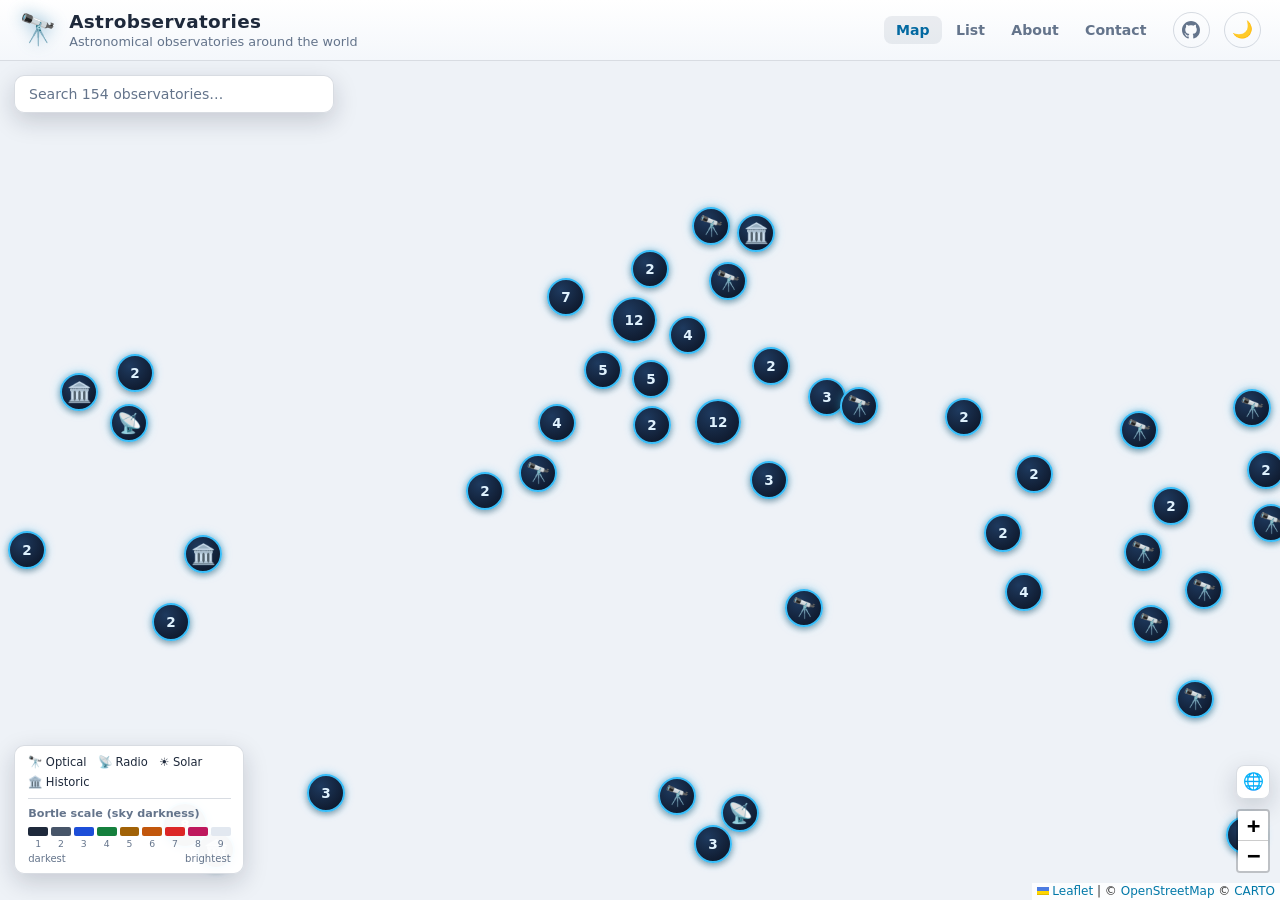
==== index.html @ ae2529c8 "Astrobservatories: interactive map of the world's observatories Static site (no build step, no frame" ====
<!DOCTYPE html>
<html lang="en">
<head>
  <meta charset="UTF-8">
  <meta name="viewport" content="width=device-width, initial-scale=1.0">
  <title>Astrobservatories · Observatories of the World</title>
  <meta name="description" content="Interactive map of astronomical observatories around the world — history, telescopes and Bortle sky darkness for each site">
  <link rel="icon" href="data:image/svg+xml,<svg xmlns=%22http://www.w3.org/2000/svg%22 viewBox=%220 0 100 100%22><text y=%22.9em%22 font-size=%2290%22>🔭</text></svg>">
  <link rel="stylesheet" href="vendor/leaflet/leaflet.css">
  <link rel="stylesheet" href="vendor/markercluster/MarkerCluster.css">
  <link rel="stylesheet" href="css/style.css">
</head>
<body>
  <header class="topbar">
    <div class="brand">
      <span class="brand-icon" aria-hidden="true">🔭</span>
      <div class="brand-text">
        <h1>Astrobservatories</h1>
        <p class="subtitle">Astronomical observatories around the world</p>
      </div>
    </div>
    <div class="controls">
      <nav class="nav">
        <a href="index.html" class="active">Map</a>
        <a href="list.html">List</a>
        <a href="about.html">About</a>
        <a href="contact.html">Contact</a>
      </nav>
      <a class="gh-link" href="https://github.com/evangelosmeklis/astrobservatories" target="_blank" rel="noopener" aria-label="View source on GitHub" title="View source on GitHub">
        <svg viewBox="0 0 16 16" width="18" height="18" fill="currentColor" aria-hidden="true"><path d="M8 0C3.58 0 0 3.58 0 8c0 3.54 2.29 6.53 5.47 7.59.4.07.55-.17.55-.38 0-.19-.01-.82-.01-1.49-2.01.37-2.53-.49-2.69-.94-.09-.23-.48-.94-.82-1.13-.28-.15-.68-.52-.01-.53.63-.01 1.08.58 1.23.82.72 1.21 1.87.87 2.33.66.07-.52.28-.87.51-1.07-1.78-.2-3.64-.89-3.64-3.95 0-.87.31-1.59.82-2.15-.08-.2-.36-1.02.08-2.12 0 0 .67-.21 2.2.82.64-.18 1.32-.27 2-.27s1.36.09 2 .27c1.53-1.04 2.2-.82 2.2-.82.44 1.1.16 1.92.08 2.12.51.56.82 1.27.82 2.15 0 3.07-1.87 3.75-3.65 3.95.29.25.54.73.54 1.48 0 1.07-.01 1.93-.01 2.2 0 .21.15.46.55.38A8.01 8.01 0 0 0 16 8c0-4.42-3.58-8-8-8z"/></svg>
      </a>
      <button type="button" id="theme-btn" class="theme-btn" aria-label="Toggle dark mode">🌙</button>
    </div>
  </header>

  <main>
    <div id="map" aria-label="Map of astronomical observatories"></div>

    <div class="map-search">
      <input id="map-search-input" type="search" placeholder="Search observatories…" autocomplete="off" aria-label="Search observatories">
      <div id="map-search-results" class="search-results" hidden></div>
    </div>

    <aside id="panel" class="panel" hidden aria-live="polite">
      <button type="button" id="panel-close" class="panel-close" aria-label="Close">×</button>
      <div id="panel-content"></div>
    </aside>

    <div class="legend">
      <div class="legend-icons">
        <span>🔭 Optical</span>
        <span>📡 Radio</span>
        <span>☀️ Solar</span>
        <span>🏛️ Historic</span>
      </div>
      <span class="legend-title">Bortle scale (sky darkness)</span>
      <div class="legend-scale" id="legend-scale"></div>
      <div class="legend-ends">
        <span>darkest</span>
        <span>brightest</span>
      </div>
    </div>
  </main>

  <noscript>
    <p class="noscript">This page requires JavaScript.</p>
  </noscript>

  <script src="js/theme.js"></script>
  <script src="vendor/leaflet/leaflet.js"></script>
  <script src="vendor/markercluster/leaflet.markercluster.js"></script>
  <script src="js/app.js"></script>
</body>
</html>
---- vendor/leaflet/leaflet.css ----
/* required styles */

.leaflet-pane,
.leaflet-tile,
.leaflet-marker-icon,
.leaflet-marker-shadow,
.leaflet-tile-container,
.leaflet-pane > svg,
.leaflet-pane > canvas,
.leaflet-zoom-box,
.leaflet-image-layer,
.leaflet-layer {
	position: absolute;
	left: 0;
	top: 0;
	}
.leaflet-container {
	overflow: hidden;
	}
.leaflet-tile,
.leaflet-marker-icon,
.leaflet-marker-shadow {
	-webkit-user-select: none;
	   -moz-user-select: none;
	        user-select: none;
	  -webkit-user-drag: none;
	}
/* Prevents IE11 from highlighting tiles in blue */
.leaflet-tile::selection {
	background: transparent;
}
/* Safari renders non-retina tile on retina better with this, but Chrome is worse */
.leaflet-safari .leaflet-tile {
	image-rendering: -webkit-optimize-contrast;
	}
/* hack that prevents hw layers "stretching" when loading new tiles */
.leaflet-safari .leaflet-tile-container {
	width: 1600px;
	height: 1600px;
	-webkit-transform-origin: 0 0;
	}
.leaflet-marker-icon,
.leaflet-marker-shadow {
	display: block;
	}
/* .leaflet-container svg: reset svg max-width decleration shipped in Joomla! (joomla.org) 3.x */
/* .leaflet-container img: map is broken in FF if you have max-width: 100% on tiles */
.leaflet-container .leaflet-overlay-pane svg {
	max-width: none !important;
	max-height: none !important;
	}
.leaflet-container .leaflet-marker-pane img,
.leaflet-container .leaflet-shadow-pane img,
.leaflet-container .leaflet-tile-pane img,
.leaflet-container img.leaflet-image-layer,
.leaflet-container .leaflet-tile {
	max-width: none !important;
	max-height: none !important;
	width: auto;
	padding: 0;
	}

.leaflet-container img.leaflet-tile {
	/* See: https://bugs.chromium.org/p/chromium/issues/detail?id=600120 */
	mix-blend-mode: plus-lighter;
}

.leaflet-container.leaflet-touch-zoom {
	-ms-touch-action: pan-x pan-y;
	touch-action: pan-x pan-y;
	}
.leaflet-container.leaflet-touch-drag {
	-ms-touch-action: pinch-zoom;
	/* Fallback for FF which doesn't support pinch-zoom */
	touch-action: none;
	touch-action: pinch-zoom;
}
.leaflet-container.leaflet-touch-drag.leaflet-touch-zoom {
	-ms-touch-action: none;
	touch-action: none;
}
.leaflet-container {
	-webkit-tap-highlight-color: transparent;
}
.leaflet-container a {
	-webkit-tap-highlight-color: rgba(51, 181, 229, 0.4);
}
.leaflet-tile {
	filter: inherit;
	visibility: hidden;
	}
.leaflet-tile-loaded {
	visibility: inherit;
	}
.leaflet-zoom-box {
	width: 0;
	height: 0;
	-moz-box-sizing: border-box;
	     box-sizing: border-box;
	z-index: 800;
	}
/* workaround for https://bugzilla.mozilla.org/show_bug.cgi?id=888319 */
.leaflet-overlay-pane svg {
	-moz-user-select: none;
	}

.leaflet-pane         { z-index: 400; }

.leaflet-tile-pane    { z-index: 200; }
.leaflet-overlay-pane { z-index: 400; }
.leaflet-shadow-pane  { z-index: 500; }
.leaflet-marker-pane  { z-index: 600; }
.leaflet-tooltip-pane   { z-index: 650; }
.leaflet-popup-pane   { z-index: 700; }

.leaflet-map-pane canvas { z-index: 100; }
.leaflet-map-pane svg    { z-index: 200; }

.leaflet-vml-shape {
	width: 1px;
	height: 1px;
	}
.lvml {
	behavior: url(#default#VML);
	display: inline-block;
	position: absolute;
	}


/* control positioning */

.leaflet-control {
	position: relative;
	z-index: 800;
	pointer-events: visiblePainted; /* IE 9-10 doesn't have auto */
	pointer-events: auto;
	}
.leaflet-top,
.leaflet-bottom {
	position: absolute;
	z-index: 1000;
	pointer-events: none;
	}
.leaflet-top {
	top: 0;
	}
.leaflet-right {
	right: 0;
	}
.leaflet-bottom {
	bottom: 0;
	}
.leaflet-left {
	left: 0;
	}
.leaflet-control {
	float: left;
	clear: both;
	}
.leaflet-right .leaflet-control {
	float: right;
	}
.leaflet-top .leaflet-control {
	margin-top: 10px;
	}
.leaflet-bottom .leaflet-control {
	margin-bottom: 10px;
	}
.leaflet-left .leaflet-control {
	margin-left: 10px;
	}
.leaflet-right .leaflet-control {
	margin-right: 10px;
	}


/* zoom and fade animations */

.leaflet-fade-anim .leaflet-popup {
	opacity: 0;
	-webkit-transition: opacity 0.2s linear;
	   -moz-transition: opacity 0.2s linear;
	        transition: opacity 0.2s linear;
	}
.leaflet-fade-anim .leaflet-map-pane .leaflet-popup {
	opacity: 1;
	}
.leaflet-zoom-animated {
	-webkit-transform-origin: 0 0;
	    -ms-transform-origin: 0 0;
	        transform-origin: 0 0;
	}
svg.leaflet-zoom-animated {
	will-change: transform;
}

.leaflet-zoom-anim .leaflet-zoom-animated {
	-webkit-transition: -webkit-transform 0.25s cubic-bezier(0,0,0.25,1);
	   -moz-transition:    -moz-transform 0.25s cubic-bezier(0,0,0.25,1);
	        transition:         transform 0.25s cubic-bezier(0,0,0.25,1);
	}
.leaflet-zoom-anim .leaflet-tile,
.leaflet-pan-anim .leaflet-tile {
	-webkit-transition: none;
	   -moz-transition: none;
	        transition: none;
	}

.leaflet-zoom-anim .leaflet-zoom-hide {
	visibility: hidden;
	}


/* cursors */

.leaflet-interactive {
	cursor: pointer;
	}
.leaflet-grab {
	cursor: -webkit-grab;
	cursor:    -moz-grab;
	cursor:         grab;
	}
.leaflet-crosshair,
.leaflet-crosshair .leaflet-interactive {
	cursor: crosshair;
	}
.leaflet-popup-pane,
.leaflet-control {
	cursor: auto;
	}
.leaflet-dragging .leaflet-grab,
.leaflet-dragging .leaflet-grab .leaflet-interactive,
.leaflet-dragging .leaflet-marker-draggable {
	cursor: move;
	cursor: -webkit-grabbing;
	cursor:    -moz-grabbing;
	cursor:         grabbing;
	}

/* marker & overlays interactivity */
.leaflet-marker-icon,
.leaflet-marker-shadow,
.leaflet-image-layer,
.leaflet-pane > svg path,
.leaflet-tile-container {
	pointer-events: none;
	}

.leaflet-marker-icon.leaflet-interactive,
.leaflet-image-layer.leaflet-interactive,
.leaflet-pane > svg path.leaflet-interactive,
svg.leaflet-image-layer.leaflet-interactive path {
	pointer-events: visiblePainted; /* IE 9-10 doesn't have auto */
	pointer-events: auto;
	}

/* visual tweaks */

.leaflet-container {
	background: #ddd;
	outline-offset: 1px;
	}
.leaflet-container a {
	color: #0078A8;
	}
.leaflet-zoom-box {
	border: 2px dotted #38f;
	background: rgba(255,255,255,0.5);
	}


/* general typography */
.leaflet-container {
	font-family: "Helvetica Neue", Arial, Helvetica, sans-serif;
	font-size: 12px;
	font-size: 0.75rem;
	line-height: 1.5;
	}


/* general toolbar styles */

.leaflet-bar {
	box-shadow: 0 1px 5px rgba(0,0,0,0.65);
	border-radius: 4px;
	}
.leaflet-bar a {
	background-color: #fff;
	border-bottom: 1px solid #ccc;
	width: 26px;
	height: 26px;
	line-height: 26px;
	display: block;
	text-align: center;
	text-decoration: none;
	color: black;
	}
.leaflet-bar a,
.leaflet-control-layers-toggle {
	background-position: 50% 50%;
	background-repeat: no-repeat;
	display: block;
	}
.leaflet-bar a:hover,
.leaflet-bar a:focus {
	background-color: #f4f4f4;
	}
.leaflet-bar a:first-child {
	border-top-left-radius: 4px;
	border-top-right-radius: 4px;
	}
.leaflet-bar a:last-child {
	border-bottom-left-radius: 4px;
	border-bottom-right-radius: 4px;
	border-bottom: none;
	}
.leaflet-bar a.leaflet-disabled {
	cursor: default;
	background-color: #f4f4f4;
	color: #bbb;
	}

.leaflet-touch .leaflet-bar a {
	width: 30px;
	height: 30px;
	line-height: 30px;
	}
.leaflet-touch .leaflet-bar a:first-child {
	border-top-left-radius: 2px;
	border-top-right-radius: 2px;
	}
.leaflet-touch .leaflet-bar a:last-child {
	border-bottom-left-radius: 2px;
	border-bottom-right-radius: 2px;
	}

/* zoom control */

.leaflet-control-zoom-in,
.leaflet-control-zoom-out {
	font: bold 18px 'Lucida Console', Monaco, monospace;
	text-indent: 1px;
	}

.leaflet-touch .leaflet-control-zoom-in, .leaflet-touch .leaflet-control-zoom-out  {
	font-size: 22px;
	}


/* layers control */

.leaflet-control-layers {
	box-shadow: 0 1px 5px rgba(0,0,0,0.4);
	background: #fff;
	border-radius: 5px;
	}
.leaflet-control-layers-toggle {
	background-image: url(images/layers.png);
	width: 36px;
	height: 36px;
	}
.leaflet-retina .leaflet-control-layers-toggle {
	background-image: url(images/layers-2x.png);
	background-size: 26px 26px;
	}
.leaflet-touch .leaflet-control-layers-toggle {
	width: 44px;
	height: 44px;
	}
.leaflet-control-layers .leaflet-control-layers-list,
.leaflet-control-layers-expanded .leaflet-control-layers-toggle {
	display: none;
	}
.leaflet-control-layers-expanded .leaflet-control-layers-list {
	display: block;
	position: relative;
	}
.leaflet-control-layers-expanded {
	padding: 6px 10px 6px 6px;
	color: #333;
	background: #fff;
	}
.leaflet-control-layers-scrollbar {
	overflow-y: scroll;
	overflow-x: hidden;
	padding-right: 5px;
	}
.leaflet-control-layers-selector {
	margin-top: 2px;
	position: relative;
	top: 1px;
	}
.leaflet-control-layers label {
	display: block;
	font-size: 13px;
	font-size: 1.08333em;
	}
.leaflet-control-layers-separator {
	height: 0;
	border-top: 1px solid #ddd;
	margin: 5px -10px 5px -6px;
	}

/* Default icon URLs */
.leaflet-default-icon-path { /* used only in path-guessing heuristic, see L.Icon.Default */
	background-image: url(images/marker-icon.png);
	}


/* attribution and scale controls */

.leaflet-container .leaflet-control-attribution {
	background: #fff;
	background: rgba(255, 255, 255, 0.8);
	margin: 0;
	}
.leaflet-control-attribution,
.leaflet-control-scale-line {
	padding: 0 5px;
	color: #333;
	line-height: 1.4;
	}
.leaflet-control-attribution a {
	text-decoration: none;
	}
.leaflet-control-attribution a:hover,
.leaflet-control-attribution a:focus {
	text-decoration: underline;
	}
.leaflet-attribution-flag {
	display: inline !important;
	vertical-align: baseline !important;
	width: 1em;
	height: 0.6669em;
	}
.leaflet-left .leaflet-control-scale {
	margin-left: 5px;
	}
.leaflet-bottom .leaflet-control-scale {
	margin-bottom: 5px;
	}
.leaflet-control-scale-line {
	border: 2px solid #777;
	border-top: none;
	line-height: 1.1;
	padding: 2px 5px 1px;
	white-space: nowrap;
	-moz-box-sizing: border-box;
	     box-sizing: border-box;
	background: rgba(255, 255, 255, 0.8);
	text-shadow: 1px 1px #fff;
	}
.leaflet-control-scale-line:not(:first-child) {
	border-top: 2px solid #777;
	border-bottom: none;
	margin-top: -2px;
	}
.leaflet-control-scale-line:not(:first-child):not(:last-child) {
	border-bottom: 2px solid #777;
	}

.leaflet-touch .leaflet-control-attribution,
.leaflet-touch .leaflet-control-layers,
.leaflet-touch .leaflet-bar {
	box-shadow: none;
	}
.leaflet-touch .leaflet-control-layers,
.leaflet-touch .leaflet-bar {
	border: 2px solid rgba(0,0,0,0.2);
	background-clip: padding-box;
	}


/* popup */

.leaflet-popup {
	position: absolute;
	text-align: center;
	margin-bottom: 20px;
	}
.leaflet-popup-content-wrapper {
	padding: 1px;
	text-align: left;
	border-radius: 12px;
	}
.leaflet-popup-content {
	margin: 13px 24px 13px 20px;
	line-height: 1.3;
	font-size: 13px;
	font-size: 1.08333em;
	min-height: 1px;
	}
.leaflet-popup-content p {
	margin: 17px 0;
	margin: 1.3em 0;
	}
.leaflet-popup-tip-container {
	width: 40px;
	height: 20px;
	position: absolute;
	left: 50%;
	margin-top: -1px;
	margin-left: -20px;
	overflow: hidden;
	pointer-events: none;
	}
.leaflet-popup-tip {
	width: 17px;
	height: 17px;
	padding: 1px;

	margin: -10px auto 0;
	pointer-events: auto;

	-webkit-transform: rotate(45deg);
	   -moz-transform: rotate(45deg);
	    -ms-transform: rotate(45deg);
	        transform: rotate(45deg);
	}
.leaflet-popup-content-wrapper,
.leaflet-popup-tip {
	background: white;
	color: #333;
	box-shadow: 0 3px 14px rgba(0,0,0,0.4);
	}
.leaflet-container a.leaflet-popup-close-button {
	position: absolute;
	top: 0;
	right: 0;
	border: none;
	text-align: center;
	width: 24px;
	height: 24px;
	font: 16px/24px Tahoma, Verdana, sans-serif;
	color: #757575;
	text-decoration: none;
	background: transparent;
	}
.leaflet-container a.leaflet-popup-close-button:hover,
.leaflet-container a.leaflet-popup-close-button:focus {
	color: #585858;
	}
.leaflet-popup-scrolled {
	overflow: auto;
	}

.leaflet-oldie .leaflet-popup-content-wrapper {
	-ms-zoom: 1;
	}
.leaflet-oldie .leaflet-popup-tip {
	width: 24px;
	margin: 0 auto;

	-ms-filter: "progid:DXImageTransform.Microsoft.Matrix(M11=0.70710678, M12=0.70710678, M21=-0.70710678, M22=0.70710678)";
	filter: progid:DXImageTransform.Microsoft.Matrix(M11=0.70710678, M12=0.70710678, M21=-0.70710678, M22=0.70710678);
	}

.leaflet-oldie .leaflet-control-zoom,
.leaflet-oldie .leaflet-control-layers,
.leaflet-oldie .leaflet-popup-content-wrapper,
.leaflet-oldie .leaflet-popup-tip {
	border: 1px solid #999;
	}


/* div icon */

.leaflet-div-icon {
	background: #fff;
	border: 1px solid #666;
	}


/* Tooltip */
/* Base styles for the element that has a tooltip */
.leaflet-tooltip {
	position: absolute;
	padding: 6px;
	background-color: #fff;
	border: 1px solid #fff;
	border-radius: 3px;
	color: #222;
	white-space: nowrap;
	-webkit-user-select: none;
	-moz-user-select: none;
	-ms-user-select: none;
	user-select: none;
	pointer-events: none;
	box-shadow: 0 1px 3px rgba(0,0,0,0.4);
	}
.leaflet-tooltip.leaflet-interactive {
	cursor: pointer;
	pointer-events: auto;
	}
.leaflet-tooltip-top:before,
.leaflet-tooltip-bottom:before,
.leaflet-tooltip-left:before,
.leaflet-tooltip-right:before {
	position: absolute;
	pointer-events: none;
	border: 6px solid transparent;
	background: transparent;
	content: "";
	}

/* Directions */

.leaflet-tooltip-bottom {
	margin-top: 6px;
}
.leaflet-tooltip-top {
	margin-top: -6px;
}
.leaflet-tooltip-bottom:before,
.leaflet-tooltip-top:before {
	left: 50%;
	margin-left: -6px;
	}
.leaflet-tooltip-top:before {
	bottom: 0;
	margin-bottom: -12px;
	border-top-color: #fff;
	}
.leaflet-tooltip-bottom:before {
	top: 0;
	margin-top: -12px;
	margin-left: -6px;
	border-bottom-color: #fff;
	}
.leaflet-tooltip-left {
	margin-left: -6px;
}
.leaflet-tooltip-right {
	margin-left: 6px;
}
.leaflet-tooltip-left:before,
.leaflet-tooltip-right:before {
	top: 50%;
	margin-top: -6px;
	}
.leaflet-tooltip-left:before {
	right: 0;
	margin-right: -12px;
	border-left-color: #fff;
	}
.leaflet-tooltip-right:before {
	left: 0;
	margin-left: -12px;
	border-right-color: #fff;
	}

/* Printing */

@media print {
	/* Prevent printers from removing background-images of controls. */
	.leaflet-control {
		-webkit-print-color-adjust: exact;
		print-color-adjust: exact;
		}
	}
---- vendor/markercluster/MarkerCluster.css ----
.leaflet-cluster-anim .leaflet-marker-icon, .leaflet-cluster-anim .leaflet-marker-shadow {
	-webkit-transition: -webkit-transform 0.3s ease-out, opacity 0.3s ease-in;
	-moz-transition: -moz-transform 0.3s ease-out, opacity 0.3s ease-in;
	-o-transition: -o-transform 0.3s ease-out, opacity 0.3s ease-in;
	transition: transform 0.3s ease-out, opacity 0.3s ease-in;
}

.leaflet-cluster-spider-leg {
	/* stroke-dashoffset (duration and function) should match with leaflet-marker-icon transform in order to track it exactly */
	-webkit-transition: -webkit-stroke-dashoffset 0.3s ease-out, -webkit-stroke-opacity 0.3s ease-in;
	-moz-transition: -moz-stroke-dashoffset 0.3s ease-out, -moz-stroke-opacity 0.3s ease-in;
	-o-transition: -o-stroke-dashoffset 0.3s ease-out, -o-stroke-opacity 0.3s ease-in;
	transition: stroke-dashoffset 0.3s ease-out, stroke-opacity 0.3s ease-in;
}
---- css/style.css ----
/* Theme variables — light is the default, dark via <html data-theme="dark"> */
:root {
  --bg: #eef2f7;
  --bg-header: linear-gradient(180deg, #ffffff 0%, #f4f7fb 100%);
  --bg-panel: rgba(255, 255, 255, 0.97);
  --bg-inset: rgba(241, 245, 249, 0.9);
  --bg-hover: rgba(100, 116, 139, 0.12);
  --border: rgba(100, 116, 139, 0.25);
  --text: #1e293b;
  --text-dim: #64748b;
  --accent: #0369a1;
  --accent-soft: rgba(3, 105, 161, 0.45);
  --on-accent: #ffffff;
  --shadow: 0 8px 24px rgba(15, 23, 42, 0.18);
  --shadow-big: 0 16px 48px rgba(15, 23, 42, 0.22);
  --radius: 14px;
  --font: "Inter", "Segoe UI", system-ui, -apple-system, sans-serif;
}

html[data-theme="dark"] {
  --bg: #0b1120;
  --bg-header: linear-gradient(180deg, #0d1526 0%, #0b1120 100%);
  --bg-panel: rgba(13, 20, 38, 0.96);
  --bg-inset: rgba(30, 41, 59, 0.5);
  --bg-hover: rgba(148, 163, 184, 0.18);
  --border: rgba(148, 163, 184, 0.18);
  --text: #e2e8f0;
  --text-dim: #94a3b8;
  --accent: #7dd3fc;
  --accent-soft: rgba(125, 211, 252, 0.5);
  --on-accent: #082f49;
  --shadow: 0 8px 24px rgba(0, 0, 0, 0.55);
  --shadow-big: 0 16px 48px rgba(0, 0, 0, 0.6);
}

* { margin: 0; padding: 0; box-sizing: border-box; }

html, body {
  height: 100%;
  font-family: var(--font);
  background: var(--bg);
  color: var(--text);
}

body { display: flex; flex-direction: column; overflow: hidden; }

/* ---------- Header ---------- */
.topbar {
  display: flex;
  align-items: center;
  justify-content: space-between;
  gap: 1rem;
  padding: 0.7rem 1.2rem;
  background: var(--bg-header);
  border-bottom: 1px solid var(--border);
  z-index: 1100;
}

.brand { display: flex; align-items: center; gap: 0.75rem; min-width: 0; }
.brand-icon { font-size: 1.9rem; filter: drop-shadow(0 0 8px var(--accent-soft)); }
.brand-text h1 { font-size: 1.15rem; font-weight: 650; letter-spacing: 0.02em; }
.subtitle { font-size: 0.8rem; color: var(--text-dim); margin-top: 0.1rem; }

.controls { display: flex; align-items: center; gap: 0.9rem; flex-shrink: 0; }

.nav { display: flex; gap: 0.15rem; }
.nav a {
  padding: 0.4rem 0.75rem;
  border-radius: 8px;
  font-size: 0.88rem;
  font-weight: 600;
  color: var(--text-dim);
  text-decoration: none;
  transition: background 0.15s, color 0.15s;
}
.nav a:hover { color: var(--text); background: var(--bg-hover); }
.nav a.active { color: var(--accent); background: var(--bg-hover); }

.lang-switch {
  display: flex;
  border: 1px solid var(--border);
  border-radius: 999px;
  overflow: hidden;
}
.lang-btn {
  background: transparent;
  color: var(--text-dim);
  border: none;
  padding: 0.42rem 0.95rem;
  font: inherit;
  font-size: 0.85rem;
  font-weight: 600;
  cursor: pointer;
  transition: background 0.15s, color 0.15s;
}
.lang-btn:hover { color: var(--text); }
.lang-btn.active { background: var(--accent); color: var(--on-accent); }

.gh-link {
  display: flex;
  align-items: center;
  justify-content: center;
  width: 2.3rem;
  height: 2.3rem;
  border: 1px solid var(--border);
  border-radius: 50%;
  color: var(--text-dim);
  transition: background 0.15s, color 0.15s;
}
.gh-link:hover { background: var(--bg-hover); color: var(--text); }

.theme-btn {
  width: 2.3rem;
  height: 2.3rem;
  border: 1px solid var(--border);
  border-radius: 50%;
  background: transparent;
  font-size: 1.05rem;
  line-height: 1;
  cursor: pointer;
  transition: background 0.15s;
}
.theme-btn:hover { background: var(--bg-hover); }

/* ---------- Map ---------- */
main { position: relative; flex: 1; min-height: 0; }
#map { position: absolute; inset: 0; background: var(--bg); }

.leaflet-container { font-family: var(--font); }

/* Observatory marker: emoji in a glowing badge.
   Fixed dark-navy badge in BOTH themes so it stands out on light and dark tiles alike. */
.obs-marker {
  display: flex;
  align-items: center;
  justify-content: center;
  width: 100%;
  height: 100%;
  font-size: 20px;
  background: radial-gradient(circle at 35% 30%, #1e3a5f, #0b1120);
  border: 2px solid #38bdf8;
  border-radius: 50%;
  box-shadow: 0 0 10px rgba(56, 189, 248, 0.55), 0 2px 6px rgba(0, 0, 0, 0.4);
  cursor: pointer;
  transition: transform 0.15s ease, box-shadow 0.15s ease;
}
.leaflet-marker-icon:hover .obs-marker,
.leaflet-marker-icon:focus .obs-marker {
  transform: scale(1.22);
  box-shadow: 0 0 18px rgba(56, 189, 248, 0.85), 0 2px 8px rgba(0, 0, 0, 0.5);
  border-color: #7dd3fc;
}

/* Cluster badge: same family as the single marker, but shows a count */
.obs-cluster {
  display: flex;
  align-items: center;
  justify-content: center;
  width: 100%;
  height: 100%;
  font-size: 0.85rem;
  font-weight: 700;
  color: #e0f2fe;
  background: radial-gradient(circle at 35% 30%, #1e3a5f, #0b1120);
  border: 2px solid #38bdf8;
  border-radius: 50%;
  box-shadow: 0 0 10px rgba(56, 189, 248, 0.45), 0 2px 6px rgba(0, 0, 0, 0.4);
  cursor: pointer;
  transition: transform 0.15s ease;
}
.leaflet-marker-icon:hover .obs-cluster { transform: scale(1.12); }

/* Hover tooltip */
.leaflet-tooltip.obs-tooltip {
  background: var(--bg-panel);
  color: var(--text);
  border: 1px solid var(--border);
  border-radius: 10px;
  box-shadow: var(--shadow);
  padding: 0.6rem 0.75rem;
  max-width: 260px;
  white-space: normal;
}
.leaflet-tooltip.obs-tooltip::before { display: none; }

.tip-name { font-weight: 650; font-size: 0.92rem; margin-bottom: 0.15rem; }
.tip-loc { font-size: 0.78rem; color: var(--text-dim); }

.tip-stats {
  display: flex;
  gap: 1rem;
  margin-top: 0.55rem;
  padding-top: 0.55rem;
  border-top: 1px solid var(--border);
}
.tip-label {
  display: block;
  font-size: 0.6rem;
  font-weight: 600;
  text-transform: uppercase;
  letter-spacing: 0.07em;
  color: var(--text-dim);
  margin-bottom: 0.15rem;
  white-space: nowrap;
}
.tip-value {
  display: flex;
  align-items: center;
  gap: 0.32rem;
  font-size: 0.83rem;
  font-weight: 600;
  white-space: nowrap;
}
.bortle-dot {
  display: inline-block;
  width: 9px;
  height: 9px;
  border-radius: 50%;
  border: 1px solid rgba(100, 116, 139, 0.5);
  flex-shrink: 0;
}
.tip-hint { margin-top: 0.55rem; font-size: 0.68rem; color: var(--text-dim); }

/* ---------- Bortle scale widget (detail panel) ---------- */
.bortle-cells { display: flex; gap: 3px; margin: 0.3rem 0 0.4rem; }
.bortle-cell {
  flex: 1;
  height: 9px;
  border-radius: 2px;
  opacity: 0.3;
}
.bortle-cell.active {
  opacity: 1;
  height: 13px;
  margin-top: -2px;
  outline: 2px solid var(--text);
  outline-offset: 1px;
}
.bortle-name { font-size: 0.82rem; font-weight: 600; }

/* ---------- Detail panel ---------- */
.panel {
  position: absolute;
  top: 0.9rem;
  right: 0.9rem;
  bottom: 0.9rem;
  width: min(400px, calc(100vw - 1.8rem));
  background: var(--bg-panel);
  backdrop-filter: blur(10px);
  border: 1px solid var(--border);
  border-radius: var(--radius);
  box-shadow: var(--shadow-big);
  overflow-y: auto;
  padding: 1.3rem 1.3rem 1.5rem;
  z-index: 1000;
  animation: slide-in 0.22s ease;
}
@keyframes slide-in {
  from { transform: translateX(24px); opacity: 0; }
  to { transform: none; opacity: 1; }
}

.panel-close {
  position: absolute;
  top: 0.6rem;
  right: 0.7rem;
  width: 2rem;
  height: 2rem;
  border: none;
  border-radius: 50%;
  background: var(--bg-hover);
  color: var(--text-dim);
  font-size: 1.25rem;
  line-height: 1;
  cursor: pointer;
}
.panel-close:hover { color: var(--text); }

.panel h2 { font-size: 1.2rem; line-height: 1.3; margin: 0.2rem 2rem 0.2rem 0; }
.panel .obs-loc { color: var(--text-dim); font-size: 0.85rem; margin-bottom: 0.8rem; }

.obs-meta {
  display: grid;
  grid-template-columns: auto 1fr;
  gap: 0.35rem 0.8rem;
  font-size: 0.83rem;
  margin: 0.9rem 0;
  padding: 0.8rem 0.9rem;
  background: var(--bg-inset);
  border: 1px solid var(--border);
  border-radius: 10px;
}
.obs-meta dt { color: var(--text-dim); }
.obs-meta dd { margin: 0; }

.panel h3 {
  font-size: 0.78rem;
  text-transform: uppercase;
  letter-spacing: 0.09em;
  color: var(--accent);
  margin: 1.1rem 0 0.35rem;
}
.panel p { font-size: 0.88rem; line-height: 1.55; color: var(--text); }

.obs-link {
  display: inline-block;
  margin-top: 1rem;
  color: var(--accent);
  font-size: 0.85rem;
  text-decoration: none;
  border-bottom: 1px solid var(--accent-soft);
}
.obs-link:hover { border-bottom-color: var(--accent); }

.approx-note { font-size: 0.72rem; color: var(--text-dim); font-style: italic; margin-top: 0.8rem; }

/* ---------- Map search ---------- */
.map-search {
  position: absolute;
  top: 0.9rem;
  left: 0.9rem;
  z-index: 1001;
  width: min(320px, calc(100vw - 1.8rem));
}
.map-search input {
  width: 100%;
  font: inherit;
  font-size: 0.88rem;
  color: var(--text);
  background: var(--bg-panel);
  border: 1px solid var(--border);
  border-radius: 10px;
  padding: 0.6rem 0.85rem;
  box-shadow: var(--shadow);
}
.map-search input:focus { outline: 2px solid var(--accent-soft); }
.map-search input::placeholder { color: var(--text-dim); }

.search-results {
  margin-top: 0.4rem;
  background: var(--bg-panel);
  border: 1px solid var(--border);
  border-radius: 10px;
  box-shadow: var(--shadow);
  overflow: hidden;
}
.search-hit {
  display: flex;
  align-items: center;
  gap: 0.6rem;
  width: 100%;
  padding: 0.55rem 0.75rem;
  background: transparent;
  border: none;
  border-bottom: 1px solid var(--border);
  font: inherit;
  color: var(--text);
  text-align: left;
  cursor: pointer;
}
.search-hit:last-child { border-bottom: none; }
.search-hit:hover, .search-hit:focus { background: var(--bg-hover); }
.hit-emoji { font-size: 1.1rem; flex-shrink: 0; }
.hit-text { display: flex; flex-direction: column; min-width: 0; }
.hit-text strong { font-size: 0.85rem; font-weight: 650; white-space: nowrap; overflow: hidden; text-overflow: ellipsis; }
.hit-text small { font-size: 0.72rem; color: var(--text-dim); white-space: nowrap; overflow: hidden; text-overflow: ellipsis; }
.search-empty { padding: 0.6rem 0.75rem; font-size: 0.82rem; color: var(--text-dim); }

/* Reset-view button */
.reset-view-btn {
  width: 34px;
  height: 34px;
  margin-bottom: 6px;
  border: 1px solid var(--border);
  border-radius: 8px;
  background: var(--bg-panel);
  font-size: 1.05rem;
  line-height: 1;
  cursor: pointer;
  box-shadow: var(--shadow);
}
.reset-view-btn:hover { background: var(--bg-hover); }

/* ---------- Legend ---------- */
.legend {
  position: absolute;
  left: 0.9rem;
  bottom: 1.6rem;
  z-index: 1000;
  background: var(--bg-panel);
  border: 1px solid var(--border);
  border-radius: 10px;
  padding: 0.6rem 0.8rem;
  box-shadow: var(--shadow);
  max-width: 230px;
}
.legend-icons {
  display: flex;
  flex-wrap: wrap;
  gap: 0.35rem 0.7rem;
  font-size: 0.72rem;
  color: var(--text);
  margin-bottom: 0.55rem;
  padding-bottom: 0.55rem;
  border-bottom: 1px solid var(--border);
}
.legend-title { font-size: 0.7rem; font-weight: 650; color: var(--text-dim); display: block; margin-bottom: 0.4rem; }
.legend-scale { display: flex; gap: 3px; }
.legend-cell { flex: 1; display: flex; flex-direction: column; align-items: center; gap: 3px; }
.legend-swatch { width: 100%; height: 9px; border-radius: 2px; }
.legend-num { font-size: 0.58rem; color: var(--text-dim); line-height: 1; }
.legend-ends { display: flex; justify-content: space-between; font-size: 0.63rem; color: var(--text-dim); margin-top: 0.3rem; }

.noscript { padding: 2rem; text-align: center; }

/* ---------- Content pages (list / about / contact) ---------- */
body.content-page { overflow: auto; }

.page {
  width: 100%;
  max-width: 760px;
  margin: 0 auto;
  padding: 2.2rem 1.2rem 4rem;
}
.page--wide { max-width: 1140px; }

.page h2 { font-size: 1.5rem; margin-bottom: 1rem; }
.page h3 {
  font-size: 0.85rem;
  text-transform: uppercase;
  letter-spacing: 0.09em;
  color: var(--accent);
  margin: 1.8rem 0 0.5rem;
}
.page p { line-height: 1.65; margin-bottom: 0.9rem; font-size: 0.95rem; }
.page a { color: var(--accent); }
.page-note { color: var(--text-dim); font-size: 0.85rem; font-style: italic; }
.subject-examples { margin: 0 0 0.9rem 1.2rem; }
.subject-examples li { margin-bottom: 0.45rem; font-size: 0.95rem; line-height: 1.55; }
.email-link { font-weight: 650; font-size: 1.05em; }

/* Filters */
.filters {
  display: flex;
  flex-wrap: wrap;
  gap: 0.6rem;
  margin-bottom: 0.9rem;
}
.filters input[type="search"],
.filters select {
  font: inherit;
  font-size: 0.88rem;
  color: var(--text);
  background: var(--bg-panel);
  border: 1px solid var(--border);
  border-radius: 9px;
  padding: 0.5rem 0.7rem;
}
.filters input[type="search"] { flex: 1 1 220px; min-width: 180px; }
.filters select { flex: 0 1 auto; cursor: pointer; }
.filters input:focus, .filters select:focus { outline: 2px solid var(--accent-soft); }

.result-count { color: var(--text-dim); font-size: 0.82rem; margin-bottom: 1.1rem; }

/* Observatory cards */
.cards {
  display: grid;
  grid-template-columns: repeat(auto-fill, minmax(300px, 1fr));
  gap: 0.9rem;
}
.obs-card {
  display: flex;
  flex-direction: column;
  gap: 0.4rem;
  background: var(--bg-panel);
  border: 1px solid var(--border);
  border-radius: var(--radius);
  padding: 1rem 1.1rem;
}
.obs-card h3 {
  font-size: 1rem;
  text-transform: none;
  letter-spacing: normal;
  color: var(--text);
  margin: 0;
  line-height: 1.35;
}
.card-loc { color: var(--text-dim); font-size: 0.82rem; }
.card-meta {
  display: flex;
  flex-wrap: wrap;
  gap: 0.35rem;
  color: var(--text-dim);
  font-size: 0.78rem;
}
.card-bortle {
  display: flex;
  align-items: center;
  gap: 0.4rem;
  font-size: 0.8rem;
  font-weight: 600;
}
.card-links { display: flex; gap: 1rem; margin-top: 0.35rem; }
.card-links a {
  font-size: 0.83rem;
  font-weight: 600;
  color: var(--accent);
  text-decoration: none;
}
.card-links a:hover { text-decoration: underline; }

/* ---------- Mobile ---------- */
@media (max-width: 640px) {
  .subtitle { display: none; }
  .brand-text h1 { font-size: 1rem; }
  .topbar { flex-wrap: wrap; padding: 0.6rem 0.8rem; }
  .nav a { padding: 0.35rem 0.55rem; font-size: 0.82rem; }
  .panel { top: auto; max-height: 62%; left: 0.6rem; right: 0.6rem; bottom: 0.6rem; width: auto; }
  .legend { display: none; }
}
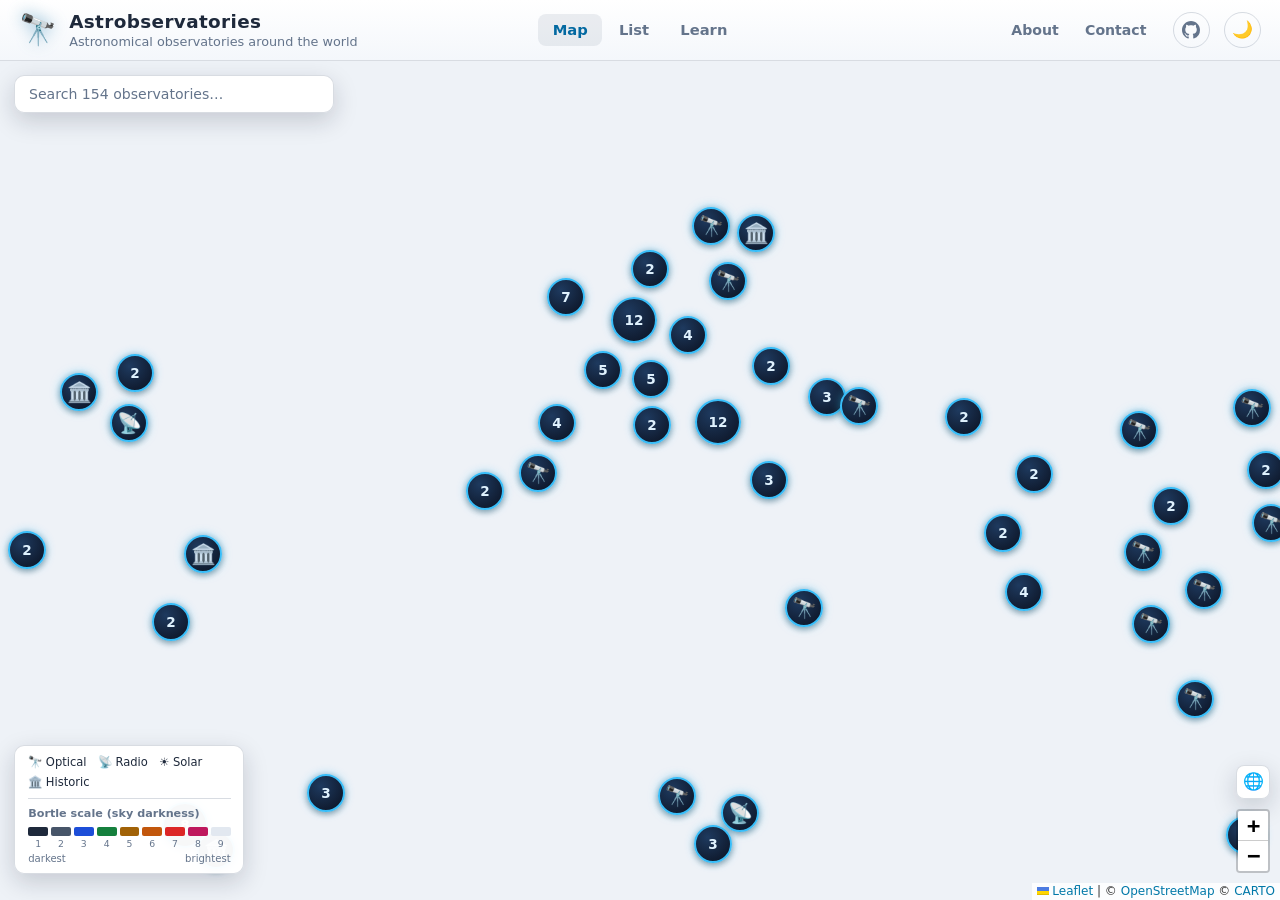
==== commit 0e9b90ae: "Add interactive Learn page, centred nav, link cleanup and Pages support - New Learn page: observator" ====
--- a/index.html
+++ b/index.html
@@ -19,10 +19,13 @@
         <p class="subtitle">Astronomical observatories around the world</p>
       </div>
     </div>
+    <nav class="nav nav-main">
+      <a href="index.html" class="active">Map</a>
+      <a href="list.html">List</a>
+      <a href="learn.html">Learn</a>
+    </nav>
     <div class="controls">
       <nav class="nav">
-        <a href="index.html" class="active">Map</a>
-        <a href="list.html">List</a>
         <a href="about.html">About</a>
         <a href="contact.html">Contact</a>
       </nav>
--- a/css/style.css
+++ b/css/style.css
@@ -46,9 +46,9 @@
 
 /* ---------- Header ---------- */
 .topbar {
-  display: flex;
-  align-items: center;
-  justify-content: space-between;
+  display: grid;
+  grid-template-columns: 1fr auto 1fr;
+  align-items: center;
   gap: 1rem;
   padding: 0.7rem 1.2rem;
   background: var(--bg-header);
@@ -75,6 +75,18 @@
 }
 .nav a:hover { color: var(--text); background: var(--bg-hover); }
 .nav a.active { color: var(--accent); background: var(--bg-hover); }
+
+/* Primary nav (Map/List/Learn) centred; secondary controls on the right */
+.nav-main { justify-self: center; }
+.nav-main a { font-size: 0.92rem; padding: 0.45rem 0.9rem; }
+.controls { justify-self: end; }
+
+@media (max-width: 820px) {
+  .topbar { grid-template-columns: minmax(0, 1fr) auto; }
+  .nav-main { grid-column: 1 / -1; grid-row: 2; }
+  .brand-text { min-width: 0; }
+  .brand-text h1 { white-space: nowrap; overflow: hidden; text-overflow: ellipsis; }
+}
 
 .lang-switch {
   display: flex;
@@ -413,8 +425,15 @@
 
 .noscript { padding: 2rem; text-align: center; }
 
-/* ---------- Content pages (list / about / contact) ---------- */
-body.content-page { overflow: auto; }
+/* ---------- Content pages (list / about / contact) ----------
+   The body never scrolls; content scrolls inside .page-scroll below the
+   header, so the scrollbar can't shift the topbar between pages. */
+.page-scroll {
+  flex: 1;
+  min-height: 0;
+  overflow-y: auto;
+  scrollbar-gutter: stable;
+}
 
 .page {
   width: 100%;
@@ -508,6 +527,531 @@
   text-decoration: none;
 }
 .card-links a:hover { text-decoration: underline; }
+
+/* ---------- Learn page ---------- */
+.learn { max-width: 920px; }
+.learn-section { margin-top: 4.2rem; }
+
+/* Chapter headers: big ghost number + title + lead */
+.chapter-head { display: flex; align-items: flex-start; gap: 1.1rem; margin-bottom: 1.5rem; }
+.ch-num {
+  font-size: 3rem;
+  font-weight: 800;
+  line-height: 1;
+  letter-spacing: -0.04em;
+  color: var(--accent);
+  opacity: 0.22;
+  font-variant-numeric: tabular-nums;
+  user-select: none;
+  margin-top: 0.1rem;
+}
+.page .ch-title {
+  font-size: 1.55rem;
+  font-weight: 750;
+  letter-spacing: -0.015em;
+  text-transform: none;
+  color: var(--text);
+  margin: 0 0 0.45rem;
+}
+.page .ch-lead { color: var(--text-dim); max-width: 64ch; line-height: 1.65; font-size: 0.95rem; margin: 0; }
+
+/* Shared card base for the interactive widgets */
+.learn-card {
+  background: var(--bg-panel);
+  border: 1px solid var(--border);
+  border-radius: var(--radius);
+  box-shadow: var(--shadow);
+}
+
+/* Panel pop-in shared by interactive widgets */
+@keyframes pop-in {
+  from { transform: translateY(6px); opacity: 0; }
+  to { transform: none; opacity: 1; }
+}
+.pop { animation: pop-in 0.25s ease; }
+
+/* Hero */
+.learn-hero {
+  position: relative;
+  overflow: hidden;
+  border-radius: 18px;
+  border: 1px solid rgba(125, 211, 252, 0.2);
+  background:
+    radial-gradient(900px 420px at 85% -20%, rgba(125, 211, 252, 0.16), transparent 60%),
+    radial-gradient(700px 380px at 8% 115%, rgba(56, 189, 248, 0.13), transparent 60%),
+    linear-gradient(160deg, #0b1120 0%, #101b36 55%, #16233f 100%);
+  color: #e2e8f0;
+  padding: 3rem 2.4rem 2.6rem;
+  box-shadow: var(--shadow-big);
+}
+.hero-inner { position: relative; z-index: 1; }
+.learn-hero h2 { font-size: clamp(1.8rem, 4.5vw, 2.5rem); letter-spacing: -0.02em; margin-bottom: 0.8rem; }
+.learn-hero h2 em { font-style: normal; color: #7dd3fc; }
+.learn-hero p { line-height: 1.7; color: #b9c5d8; max-width: 58ch; font-size: 1rem; }
+.hero-stars { position: absolute; inset: 0; z-index: 0; }
+.hero-stars span {
+  position: absolute;
+  border-radius: 50%;
+  background: #e0f2fe;
+  animation: twinkle 3s ease-in-out infinite;
+}
+@keyframes twinkle {
+  0%, 100% { opacity: 0.12; }
+  50% { opacity: 0.9; }
+}
+.hero-stats { display: grid; grid-template-columns: repeat(4, 1fr); gap: 0.7rem; margin-top: 1.9rem; }
+.hero-stat {
+  padding: 0.75rem 0.95rem;
+  background: rgba(148, 163, 184, 0.1);
+  border: 1px solid rgba(148, 163, 184, 0.22);
+  border-radius: 12px;
+}
+.hero-stat strong { display: block; font-size: 1.15rem; color: #7dd3fc; letter-spacing: -0.01em; }
+.hero-stat span { font-size: 0.73rem; color: #8fa2bd; }
+
+/* Type explorer */
+.type-tabs { display: grid; grid-template-columns: repeat(5, 1fr); gap: 0.6rem; margin-bottom: 0.9rem; }
+.type-tab {
+  position: relative;
+  display: flex;
+  flex-direction: column;
+  align-items: center;
+  gap: 0.35rem;
+  padding: 0.9rem 0.4rem 0.75rem;
+  font: inherit;
+  font-size: 0.86rem;
+  font-weight: 650;
+  color: var(--text-dim);
+  background: var(--bg-panel);
+  border: 1px solid var(--border);
+  border-radius: 12px;
+  cursor: pointer;
+  transition: color 0.15s, border-color 0.15s, transform 0.15s, box-shadow 0.15s, background 0.15s;
+}
+.type-tab::after {
+  content: "";
+  position: absolute;
+  top: -1px;
+  left: 22%;
+  right: 22%;
+  height: 3px;
+  border-radius: 0 0 3px 3px;
+  background: var(--accent);
+  opacity: 0;
+  transition: opacity 0.15s;
+}
+.type-tab:hover { color: var(--text); transform: translateY(-2px); box-shadow: var(--shadow); }
+.type-tab.active { color: var(--accent); border-color: var(--accent-soft); background: var(--bg-hover); }
+.type-tab.active::after { opacity: 1; }
+.type-tab-emoji { font-size: 1.7rem; }
+
+.type-panel { overflow: hidden; }
+.type-head {
+  display: flex;
+  align-items: center;
+  gap: 0.9rem;
+  padding: 1rem 1.4rem;
+  background: var(--bg-inset);
+  border-bottom: 1px solid var(--border);
+}
+.type-big-emoji { font-size: 2rem; filter: drop-shadow(0 0 10px var(--accent-soft)); }
+.type-name { font-size: 1.1rem; font-weight: 750; }
+.type-tagline { font-size: 0.83rem; color: var(--text-dim); }
+.type-grid {
+  display: grid;
+  grid-template-columns: 1fr 1fr;
+  gap: 1.2rem 1.7rem;
+  padding: 1.3rem 1.4rem 1.4rem;
+}
+.type-block h4 {
+  display: flex;
+  align-items: center;
+  gap: 0.4rem;
+  font-size: 0.72rem;
+  text-transform: uppercase;
+  letter-spacing: 0.08em;
+  color: var(--accent);
+  margin-bottom: 0.35rem;
+}
+.type-block h4 span { font-size: 0.85rem; }
+.type-block p { font-size: 0.88rem; line-height: 1.65; margin: 0; color: var(--text); }
+
+/* Spectrum explorer */
+.spectrum-bar { display: flex; gap: 4px; margin-bottom: 0.35rem; }
+.spec-band {
+  display: flex;
+  flex-direction: column;
+  align-items: center;
+  gap: 1px;
+  min-width: 0;
+  padding: 0.6rem 0.25rem 0.5rem;
+  font: inherit;
+  font-size: 0.76rem;
+  font-weight: 700;
+  color: #fff;
+  text-shadow: 0 1px 2px rgba(0, 0, 0, 0.35);
+  background: var(--band-color);
+  border: none;
+  border-radius: 9px;
+  cursor: pointer;
+  white-space: nowrap;
+  overflow: hidden;
+  opacity: 0.45;
+  transition: opacity 0.15s, transform 0.15s, box-shadow 0.15s;
+}
+.spec-band small { font-size: 0.58rem; font-weight: 600; opacity: 0.9; }
+.spec-band:hover { opacity: 0.75; }
+.spec-band.active { opacity: 1; transform: translateY(-3px); box-shadow: 0 6px 16px -4px var(--band-color); }
+.spectrum-scale { display: flex; justify-content: space-between; font-size: 0.68rem; color: var(--text-dim); margin-bottom: 1rem; }
+
+.spectrum-panel { overflow: hidden; }
+.spec-head {
+  display: flex;
+  align-items: center;
+  flex-wrap: wrap;
+  gap: 0.6rem;
+  padding: 0.9rem 1.4rem;
+  background: var(--bg-inset);
+  border-bottom: 1px solid var(--border);
+  font-size: 1.02rem;
+}
+.spec-dot { width: 13px; height: 13px; border-radius: 50%; background: var(--band-color); box-shadow: 0 0 8px var(--band-color); }
+.spec-wl { font-size: 0.75rem; color: var(--text-dim); font-weight: 600; }
+.spec-ground {
+  margin-left: auto;
+  font-size: 0.75rem;
+  font-weight: 600;
+  color: var(--text-dim);
+  background: var(--bg-panel);
+  border: 1px solid var(--border);
+  border-radius: 999px;
+  padding: 0.25rem 0.7rem;
+}
+.spec-body { padding: 1.1rem 1.4rem 1.2rem; }
+.spec-body p { font-size: 0.88rem; line-height: 1.65; margin: 0 0 0.6rem; }
+.spec-note { color: var(--text-dim); }
+.spec-scopes { margin-bottom: 0 !important; }
+
+/* Altitude widget */
+.alt-widget {
+  display: grid;
+  grid-template-columns: 1.05fr 1fr;
+  gap: 1.5rem;
+  padding: 1.4rem;
+}
+.alt-scene {
+  position: relative;
+  min-height: 260px;
+  border-radius: 12px;
+  overflow: hidden;
+  border: 1px solid var(--border);
+}
+.alt-stars { position: absolute; inset: 0; opacity: 0; transition: opacity 0.2s; }
+.alt-stars span { position: absolute; border-radius: 50%; background: #e2e8f0; }
+.alt-mountain { position: absolute; inset: 0; width: 100%; height: 100%; }
+.alt-dome {
+  position: absolute;
+  left: 27%;
+  bottom: 5%;
+  font-size: 1.4rem;
+  transform: translateX(-50%);
+  filter: drop-shadow(0 2px 4px rgba(0, 0, 0, 0.4));
+  z-index: 2;
+  transition: bottom 0.12s linear, left 0.12s linear;
+}
+.alt-haze {
+  position: absolute;
+  left: 0; right: 0; bottom: 0;
+  height: 55%;
+  background: linear-gradient(to top, rgba(203, 213, 225, 0.8), transparent);
+  transition: opacity 0.2s;
+  z-index: 1;
+}
+.alt-controls input[type="range"] { width: 100%; accent-color: var(--accent); margin-bottom: 0.6rem; }
+.alt-big { font-size: 2rem; font-weight: 800; color: var(--accent); font-variant-numeric: tabular-nums; letter-spacing: -0.02em; line-height: 1.1; }
+.alt-atmo { font-size: 0.78rem; font-weight: 650; color: var(--text-dim); margin: 0.25rem 0 0.35rem; }
+.alt-atmo-bar {
+  height: 8px;
+  border-radius: 4px;
+  background: var(--bg-inset);
+  border: 1px solid var(--border);
+  overflow: hidden;
+  margin-bottom: 0.9rem;
+}
+.alt-atmo-fill { height: 100%; width: 0; background: linear-gradient(90deg, var(--accent), #38bdf8); transition: width 0.12s linear; }
+.alt-desc { font-size: 0.88rem; line-height: 1.62; margin-bottom: 0.8rem; }
+.alt-example {
+  font-size: 0.8rem;
+  color: var(--text-dim);
+  background: var(--bg-inset);
+  border: 1px solid var(--border);
+  border-radius: 8px;
+  padding: 0.55rem 0.75rem;
+}
+
+/* Bortle sky simulator */
+.bortle-widget {
+  display: grid;
+  grid-template-columns: 1fr 1fr;
+  gap: 1.5rem;
+  padding: 1.4rem;
+}
+.bortle-sky {
+  position: relative;
+  min-height: 260px;
+  border-radius: 12px;
+  overflow: hidden;
+  border: 1px solid var(--border);
+  transition: background 0.35s ease;
+}
+.milky-way {
+  position: absolute;
+  top: -30%;
+  left: -20%;
+  width: 150%;
+  height: 55%;
+  transform: rotate(-24deg);
+  background: radial-gradient(ellipse 60% 100% at 50% 50%, rgba(226, 232, 240, 0.5), rgba(226, 232, 240, 0.14) 55%, transparent 75%);
+  filter: blur(6px);
+  transition: opacity 0.35s ease;
+}
+.bortle-stars span {
+  position: absolute;
+  border-radius: 50%;
+  background: #f1f5f9;
+  transition: opacity 0.35s ease;
+}
+.bortle-horizon {
+  position: absolute;
+  left: 0; right: 0; bottom: 0;
+  height: 14%;
+  background: linear-gradient(to top, rgba(2, 6, 23, 0.65), transparent);
+}
+.bortle-controls input[type="range"] { width: 100%; accent-color: var(--accent); }
+.bortle-ticks {
+  display: flex;
+  justify-content: space-between;
+  padding: 0 5px;
+  font-size: 0.66rem;
+  color: var(--text-dim);
+  font-variant-numeric: tabular-nums;
+  margin-bottom: 0.7rem;
+}
+.bortle-readout { display: flex; align-items: center; gap: 0.65rem; margin-bottom: 0.55rem; }
+.bortle-chip {
+  font-size: 0.78rem;
+  font-weight: 700;
+  padding: 0.25rem 0.65rem;
+  border-radius: 999px;
+}
+.bortle-class-name { font-weight: 700; font-size: 0.98rem; }
+.bortle-desc { font-size: 0.85rem; color: var(--text-dim); margin-bottom: 0.6rem; }
+.bortle-see { font-size: 0.88rem; line-height: 1.62; }
+
+/* Timeline */
+.timeline { position: relative; margin-top: 0.4rem; }
+.timeline::before {
+  content: "";
+  position: absolute;
+  top: 8px;
+  bottom: 8px;
+  left: 7px;
+  width: 2px;
+  background: linear-gradient(to bottom, var(--accent-soft) 0%, var(--accent-soft) 80%, transparent);
+}
+.tl-item { position: relative; padding-left: 2rem; }
+.tl-head {
+  position: relative;
+  display: flex;
+  align-items: center;
+  gap: 0.8rem;
+  width: 100%;
+  padding: 0.6rem 0.6rem;
+  font: inherit;
+  text-align: left;
+  background: transparent;
+  border: none;
+  color: var(--text);
+  cursor: pointer;
+  border-radius: 10px;
+  transition: background 0.15s;
+}
+.tl-head:hover { background: var(--bg-hover); }
+.tl-dot {
+  position: absolute;
+  left: calc(-2rem + 2px);
+  top: 50%;
+  transform: translateY(-50%);
+  width: 12px;
+  height: 12px;
+  border-radius: 50%;
+  background: var(--accent);
+  border: 2px solid var(--bg);
+  box-shadow: 0 0 6px var(--accent-soft);
+}
+.tl-year {
+  flex-shrink: 0;
+  width: 5.4rem;
+  box-sizing: border-box;
+  text-align: center;
+  font-size: 0.72rem;
+  font-weight: 700;
+  color: var(--accent);
+  background: var(--bg-hover);
+  border-radius: 999px;
+  padding: 0.22rem 0.4rem;
+  font-variant-numeric: tabular-nums;
+}
+.tl-title { font-size: 0.94rem; font-weight: 650; flex: 1; min-width: 0; }
+.tl-caret { color: var(--text-dim); transition: transform 0.2s; font-size: 0.8rem; }
+.tl-item.open .tl-caret { transform: rotate(180deg); }
+.tl-body {
+  max-height: 0;
+  overflow: hidden;
+  transition: max-height 0.3s ease;
+}
+.tl-item.open .tl-body { max-height: 24rem; }
+.tl-body p {
+  font-size: 0.87rem;
+  line-height: 1.62;
+  color: var(--text-dim);
+  margin: 0;
+  padding: 0.1rem 2.2rem 0.9rem calc(0.6rem + 5.4rem + 0.8rem);
+}
+
+/* Quiz */
+.quiz-card { padding: 1.4rem 1.5rem; }
+.quiz-progress {
+  font-size: 0.72rem;
+  font-weight: 700;
+  text-transform: uppercase;
+  letter-spacing: 0.08em;
+  color: var(--text-dim);
+  margin-bottom: 0.45rem;
+}
+.quiz-bar {
+  height: 6px;
+  border-radius: 3px;
+  background: var(--bg-inset);
+  border: 1px solid var(--border);
+  overflow: hidden;
+  margin-bottom: 1.1rem;
+}
+.quiz-bar-fill { height: 100%; background: var(--accent); transition: width 0.25s; }
+.quiz-q { font-size: 1.05rem; font-weight: 700; line-height: 1.45; margin-bottom: 1rem; }
+.quiz-options { display: flex; flex-direction: column; gap: 0.5rem; }
+.quiz-opt {
+  display: flex;
+  align-items: center;
+  gap: 0.7rem;
+  padding: 0.65rem 0.85rem;
+  font: inherit;
+  font-size: 0.88rem;
+  text-align: left;
+  color: var(--text);
+  background: var(--bg-inset);
+  border: 1px solid var(--border);
+  border-radius: 10px;
+  cursor: pointer;
+  transition: border-color 0.15s, background 0.15s, transform 0.1s;
+}
+.quiz-opt:hover:not(:disabled) { border-color: var(--accent); transform: translateX(3px); }
+.quiz-opt:disabled { cursor: default; opacity: 0.7; }
+.quiz-letter {
+  display: inline-flex;
+  align-items: center;
+  justify-content: center;
+  width: 1.55rem;
+  height: 1.55rem;
+  flex-shrink: 0;
+  border-radius: 7px;
+  background: var(--bg-hover);
+  font-size: 0.75rem;
+  font-weight: 750;
+  color: var(--text-dim);
+}
+.quiz-opt.correct {
+  border-color: #16a34a;
+  background: rgba(22, 163, 74, 0.14);
+  opacity: 1;
+  font-weight: 650;
+}
+.quiz-opt.correct .quiz-letter { background: #16a34a; color: #fff; }
+.quiz-opt.wrong { border-color: #dc2626; background: rgba(220, 38, 38, 0.12); opacity: 1; }
+.quiz-opt.wrong .quiz-letter { background: #dc2626; color: #fff; }
+.quiz-why {
+  margin-top: 0.9rem;
+  font-size: 0.85rem;
+  line-height: 1.62;
+  color: var(--text-dim);
+  background: var(--bg-inset);
+  border: 1px solid var(--border);
+  border-radius: 10px;
+  padding: 0.7rem 0.9rem;
+}
+.quiz-next {
+  margin-top: 0.9rem;
+  padding: 0.6rem 1.2rem;
+  font: inherit;
+  font-size: 0.88rem;
+  font-weight: 700;
+  color: var(--on-accent);
+  background: var(--accent);
+  border: none;
+  border-radius: 10px;
+  cursor: pointer;
+  transition: transform 0.12s, box-shadow 0.12s;
+}
+.quiz-next:hover { transform: translateY(-1px); box-shadow: 0 4px 14px var(--accent-soft); }
+.quiz-score { text-align: center; padding: 0.6rem 0; }
+.quiz-score-big { font-size: 2.6rem; font-weight: 800; color: var(--accent); margin-bottom: 0.4rem; }
+.quiz-score p { font-size: 1rem; margin-bottom: 0.7rem; }
+
+/* CTA */
+.learn-cta {
+  margin-top: 4rem;
+  text-align: center;
+  padding: 2.4rem 1.5rem;
+  border-radius: 18px;
+  border: 1px solid rgba(125, 211, 252, 0.2);
+  background:
+    radial-gradient(700px 300px at 50% -40%, rgba(125, 211, 252, 0.15), transparent 65%),
+    linear-gradient(160deg, #0b1120 0%, #101b36 60%, #16233f 100%);
+  box-shadow: var(--shadow);
+}
+.learn-cta p { font-size: 1.15rem; font-weight: 700; color: #e2e8f0; margin-bottom: 1.1rem; }
+.cta-links { display: flex; justify-content: center; gap: 0.8rem; flex-wrap: wrap; }
+.cta-btn {
+  display: inline-block;
+  padding: 0.65rem 1.4rem;
+  font-size: 0.92rem;
+  font-weight: 700;
+  color: #082f49;
+  background: #38bdf8;
+  border-radius: 10px;
+  text-decoration: none;
+  transition: transform 0.12s, box-shadow 0.12s;
+}
+.cta-btn:hover { transform: translateY(-1px); box-shadow: 0 4px 16px rgba(56, 189, 248, 0.45); }
+.cta-btn.cta-alt {
+  background: rgba(148, 163, 184, 0.14);
+  color: #e2e8f0;
+  border: 1px solid rgba(148, 163, 184, 0.35);
+}
+
+@media (max-width: 760px) {
+  .learn-section { margin-top: 3.2rem; }
+  .chapter-head { gap: 0.8rem; }
+  .ch-num { font-size: 2.2rem; }
+  .hero-stats { grid-template-columns: repeat(2, 1fr); }
+  .type-tabs { grid-template-columns: repeat(auto-fit, minmax(100px, 1fr)); }
+  .type-grid, .alt-widget, .bortle-widget { grid-template-columns: 1fr; }
+  .alt-scene, .bortle-sky { min-height: 190px; }
+  .spec-band { font-size: 0.62rem; padding: 0.5rem 0.1rem 0.42rem; }
+  .spec-band small { display: none; }
+  .tl-year { width: 4.6rem; font-size: 0.66rem; }
+  .tl-body p { padding-left: 0.6rem; padding-right: 0.6rem; }
+}
 
 /* ---------- Mobile ---------- */
 @media (max-width: 640px) {
